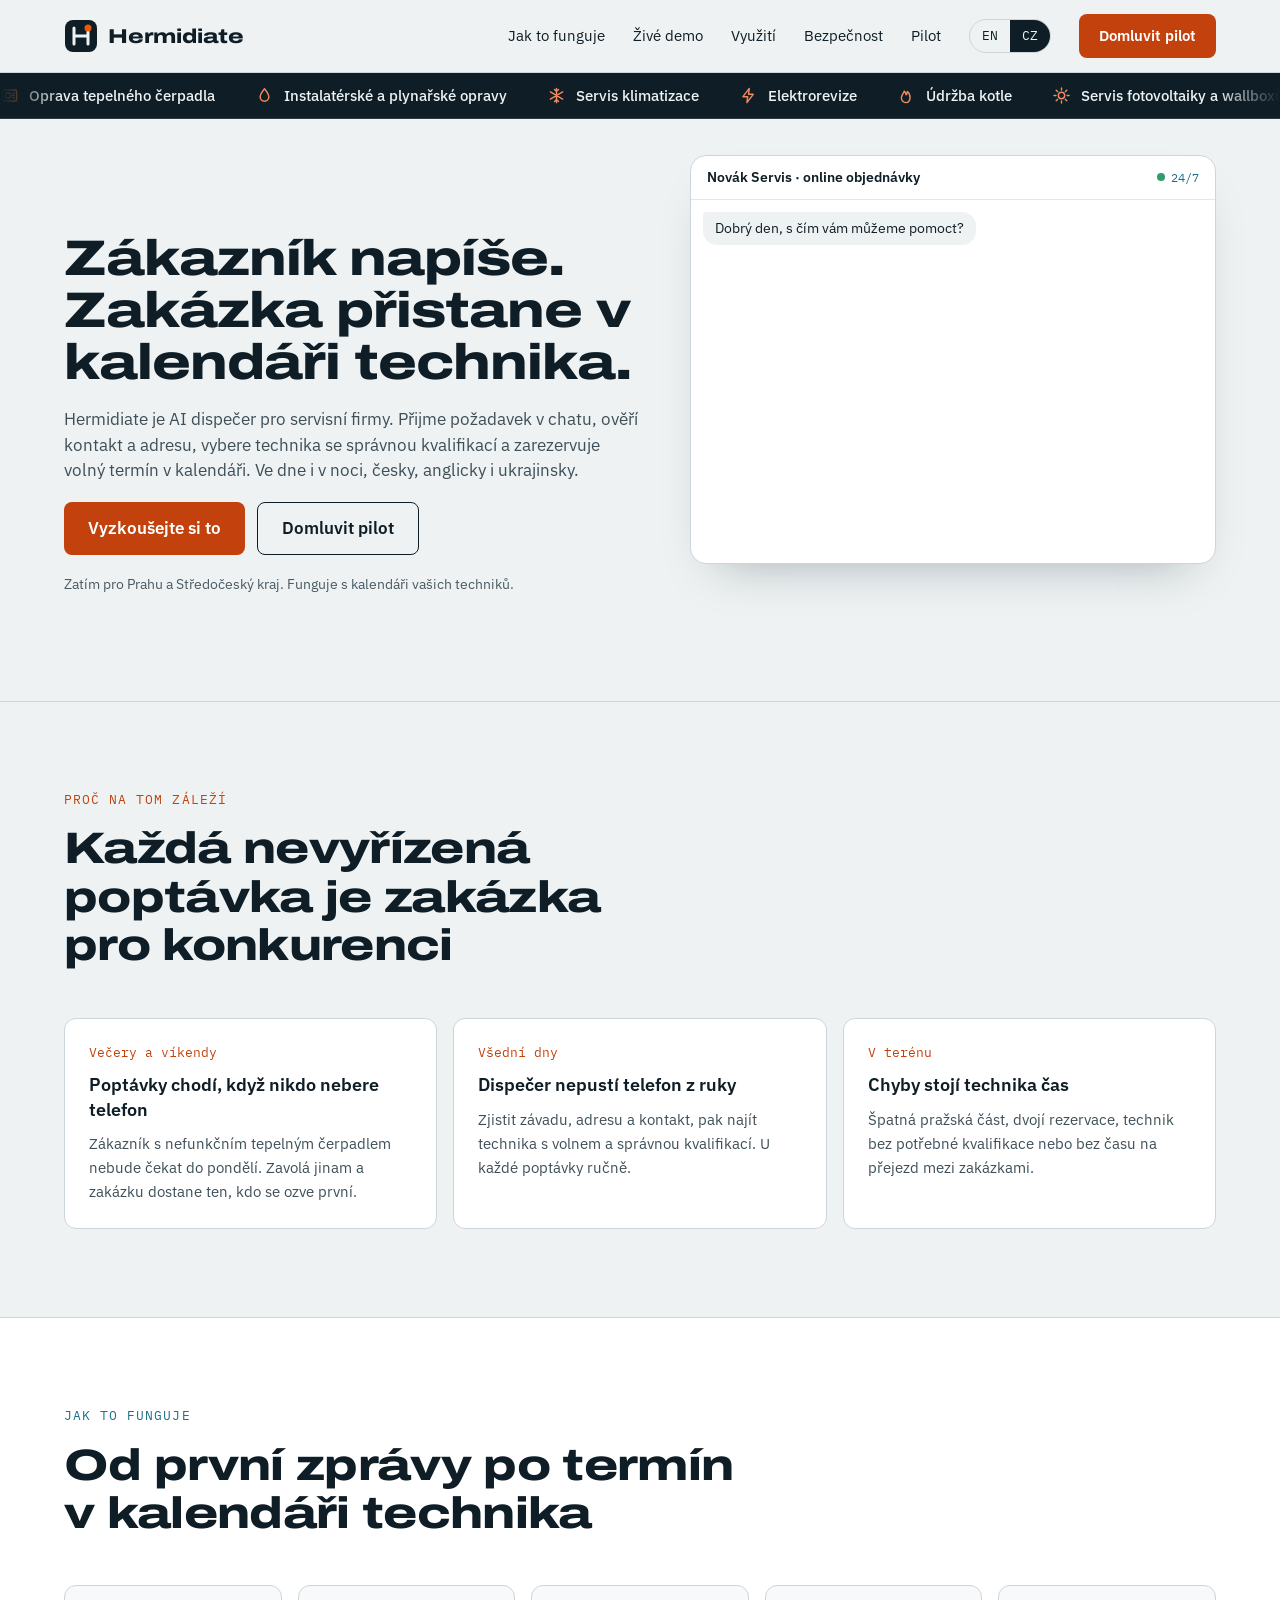
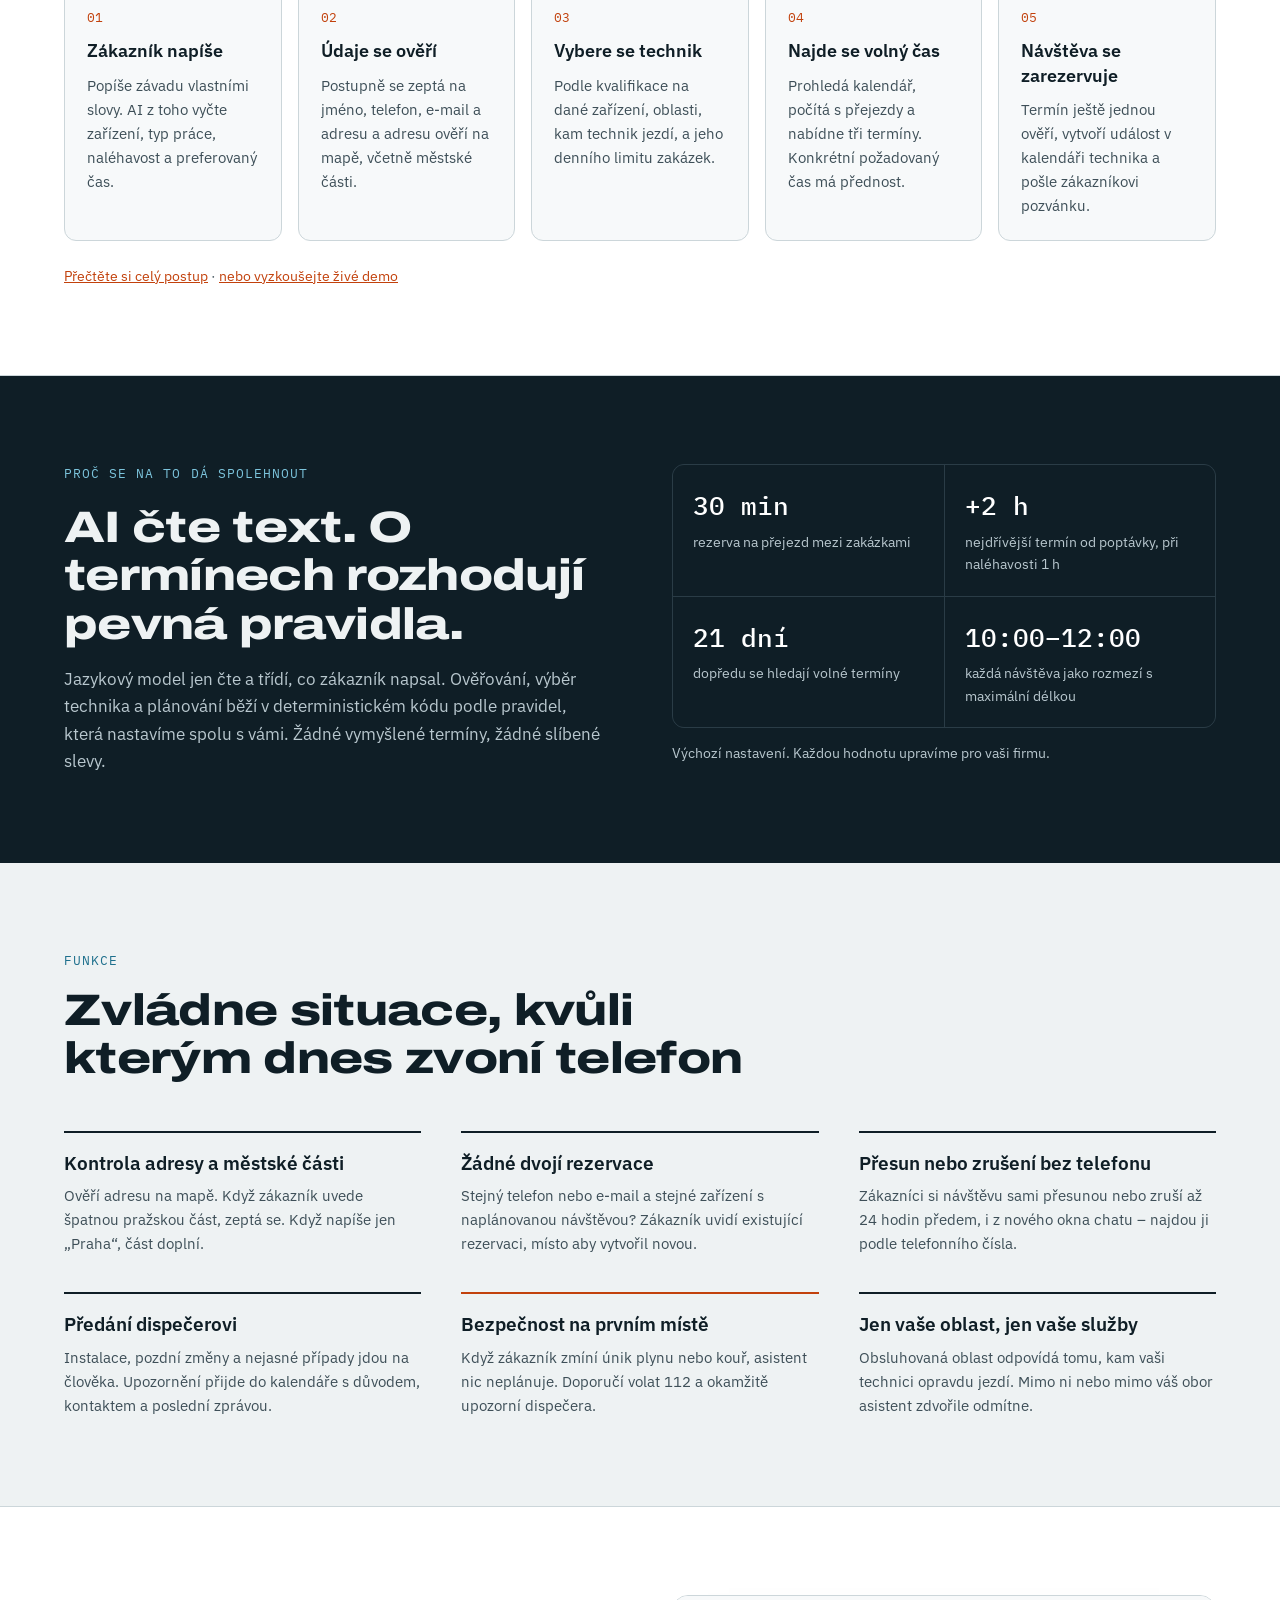
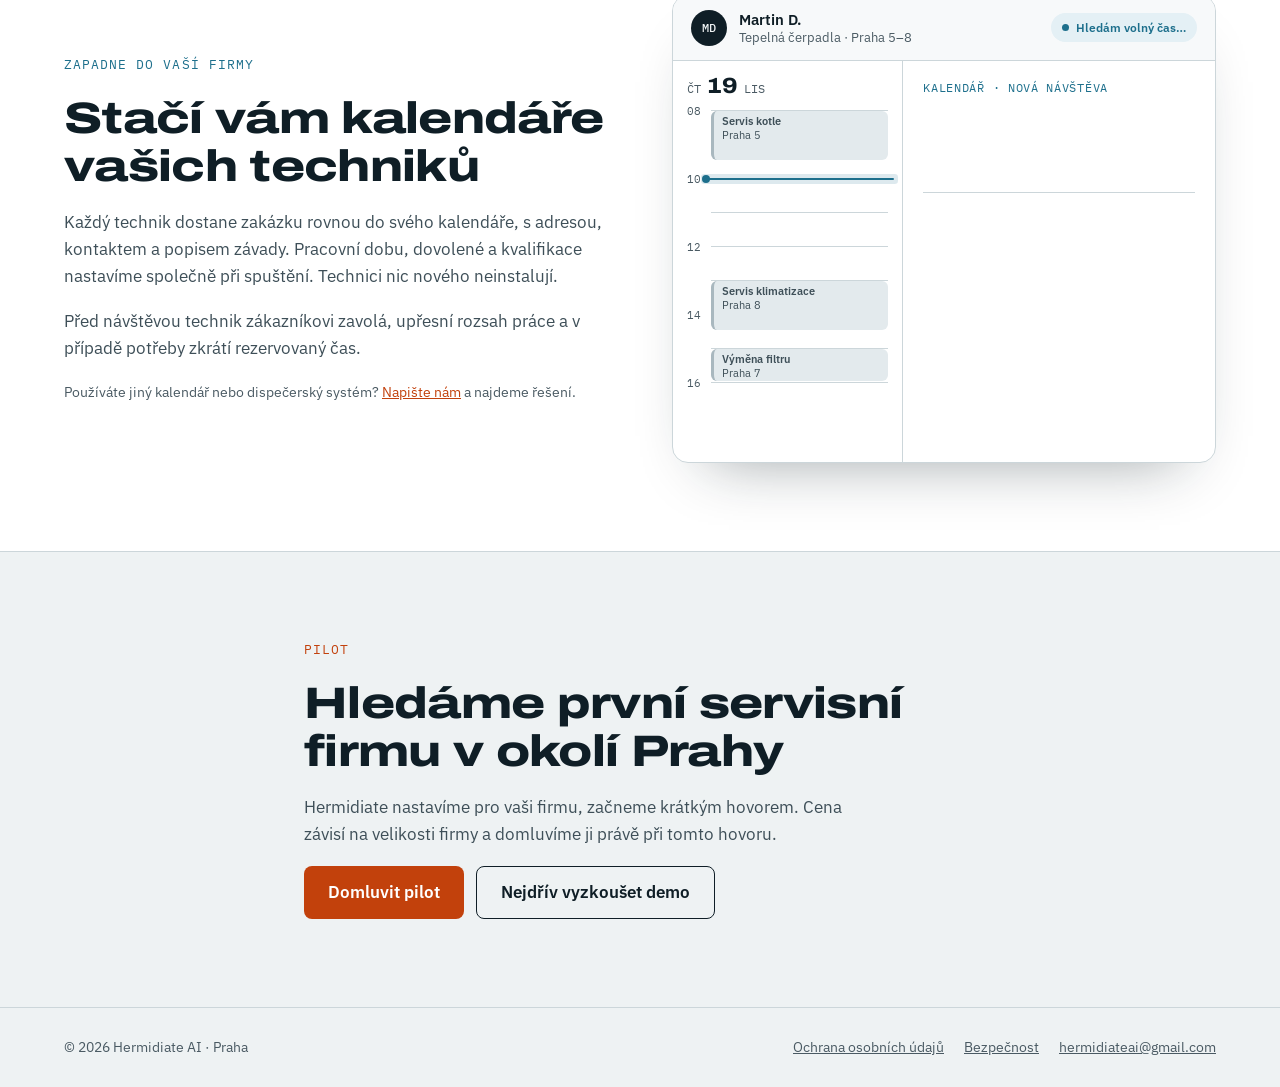
==== cz/index.html @ 824373ba "Add the Czech version of the site cz/ holds Czech twins of every page with the same file names. The " ====
<!doctype html>
<html lang="cs">
<head>
  <meta charset="utf-8">
  <meta name="viewport" content="width=device-width, initial-scale=1, viewport-fit=cover">
  <title>Hermidiate – AI dispečer pro servisní firmy</title>
  <meta name="description" content="Hermidiate přijme požadavek na servis v chatu, ověří adresu, vybere technika a zarezervuje termín v kalendáři. Pro servisní firmy v Praze a Středočeském kraji.">
  <meta name="theme-color" content="#EEF2F3">
  <link rel="icon" href="../assets/favicon.svg" type="image/svg+xml">
  <link rel="preconnect" href="https://fonts.googleapis.com">
  <link rel="preconnect" href="https://fonts.gstatic.com" crossorigin>
  <link rel="stylesheet" href="https://fonts.googleapis.com/css2?family=Archivo:wdth,wght@112..125,500..800&family=IBM+Plex+Mono:wght@400;500&family=IBM+Plex+Sans:wght@400;500;600&display=swap">
  <link rel="stylesheet" href="../assets/styles.css">
</head>
<body>
<a class="skip-link" href="#main">Přeskočit na obsah</a>
<header class="site-header">
  <div class="wrap">
    <a class="logo" href="index.html" aria-label="Hermidiate – úvod">
      <img src="../assets/favicon.svg" width="34" height="34" alt="">
      <span class="logo-word">Hermidiate</span>
    </a>
    <nav class="nav" aria-label="Hlavní menu">
      <a class="nav-link" href="how-it-works.html">Jak to funguje</a>
      <a class="nav-link" href="live-demo.html">Živé demo</a>
      <a class="nav-link" href="use-cases.html">Využití</a>
      <a class="nav-link" href="security.html">Bezpečnost</a>
      <a class="nav-link" href="pilot.html">Pilot</a>
      <span class="lang"><a href="../index.html" hreflang="en" lang="en">EN</a><span aria-current="true">CZ</span></span>
      <a class="btn btn-primary btn-sm" href="pilot.html">Domluvit pilot</a>
    </nav>
  </div>
</header>
<main id="main">
  <!-- Services ticker (right under the header, pauses on hover): list is duplicated so the loop is seamless; the copy is hidden from screen readers -->
  <section class="ticker" aria-label="Návštěvy, které Hermidiate objedná">
    <svg width="0" height="0" style="position:absolute" aria-hidden="true">
      <symbol id="i-heat" viewBox="0 0 24 24"><rect x="3" y="5" width="18" height="14" rx="2"/><circle cx="10" cy="12" r="3.5"/><path d="M16 9h2M16 12h2M16 15h2"/></symbol>
      <symbol id="i-cold" viewBox="0 0 24 24"><path d="M12 3v18M4.2 7.5l15.6 9M4.2 16.5l15.6-9M9.5 4.5 12 7l2.5-2.5M9.5 19.5 12 17l2.5 2.5"/></symbol>
      <symbol id="i-flame" viewBox="0 0 24 24"><path d="M12 21c-3.9 0-6.5-2.6-6.5-6.1 0-3.4 2.6-5.3 3.6-8.4 1.6 1.4 2.3 3 2.4 4.6 1-1 1.6-2.4 1.6-4.1 2.6 1.9 3.4 4.7 3.4 7.9 0 3.5-2.6 6.1-4.5 6.1Z"/></symbol>
      <symbol id="i-air" viewBox="0 0 24 24"><path d="M3 8h11a3 3 0 1 0-3-3M3 12h15a3 3 0 1 1-3 3M3 16h7"/></symbol>
      <symbol id="i-alert" viewBox="0 0 24 24"><path d="M12 4 2.5 20h19L12 4ZM12 10v4.5M12 17.5v.01"/></symbol>
      <symbol id="i-drop" viewBox="0 0 24 24"><path d="M12 3.5c3.2 4 5.5 7.1 5.5 10.2a5.5 5.5 0 0 1-11 0C6.5 10.6 8.8 7.5 12 3.5Z"/></symbol>
      <symbol id="i-bolt" viewBox="0 0 24 24"><path d="M13 3 5 13.5h6L10 21l8-10.5h-6L13 3Z"/></symbol>
      <symbol id="i-sun" viewBox="0 0 24 24"><circle cx="12" cy="12" r="4"/><path d="M12 2.5v2.5M12 19v2.5M2.5 12H5M19 12h2.5M5.3 5.3l1.8 1.8M16.9 16.9l1.8 1.8M5.3 18.7l1.8-1.8M16.9 7.1l1.8-1.8"/></symbol>
      <symbol id="i-home" viewBox="0 0 24 24"><path d="M3.5 11 12 4l8.5 7M6 9.5V20h12V9.5M15 6.5V3.5h2.5v5"/></symbol>
      <symbol id="i-wrench" viewBox="0 0 24 24"><path d="M14.5 6.5a4 4 0 0 0 5.2 5.2L12 19.4a2 2 0 0 1-2.8 0l-.6-.6a2 2 0 0 1 0-2.8l7.7-7.7a4 4 0 0 1-1.8-1.8Z"/><path d="M14.5 6.5 17 4l3 3-2.5 2.5"/></symbol>
      <symbol id="i-key" viewBox="0 0 24 24"><circle cx="8" cy="15" r="4"/><path d="M11 12 20 3M16.5 6.5l2.5 2.5M14 9l2 2"/></symbol>
    </svg>
    <div class="ticker-row">
      <div class="ticker-window">
        <div class="ticker-track">
          <ul class="ticker-list">
            <li><svg aria-hidden="true"><use href="#i-heat"/></svg>Oprava tepelného čerpadla</li>
            <li><svg aria-hidden="true"><use href="#i-drop"/></svg>Instalatérské a plynařské opravy</li>
            <li><svg aria-hidden="true"><use href="#i-cold"/></svg>Servis klimatizace</li>
            <li><svg aria-hidden="true"><use href="#i-bolt"/></svg>Elektrorevize</li>
            <li><svg aria-hidden="true"><use href="#i-flame"/></svg>Údržba kotle</li>
            <li><svg aria-hidden="true"><use href="#i-sun"/></svg>Servis fotovoltaiky a wallboxů</li>
            <li><svg aria-hidden="true"><use href="#i-alert"/></svg>Havárie topení</li>
            <li><svg aria-hidden="true"><use href="#i-home"/></svg>Kontroly komínů</li>
            <li><svg aria-hidden="true"><use href="#i-air"/></svg>Výměna filtrů vzduchotechniky</li>
            <li><svg aria-hidden="true"><use href="#i-wrench"/></svg>Opravy spotřebičů</li>
            <li><svg aria-hidden="true"><use href="#i-cold"/></svg>Čištění klimatizace před létem</li>
            <li><svg aria-hidden="true"><use href="#i-key"/></svg>Garážová vrata a zámky</li>
            <li><svg aria-hidden="true"><use href="#i-heat"/></svg>Chybové kódy jako E21</li>
            <li><svg aria-hidden="true"><use href="#i-drop"/></svg>Čištění odpadů</li>
          </ul>
          <ul class="ticker-list" aria-hidden="true">
            <li><svg><use href="#i-heat"/></svg>Oprava tepelného čerpadla</li>
            <li><svg><use href="#i-drop"/></svg>Instalatérské a plynařské opravy</li>
            <li><svg><use href="#i-cold"/></svg>Servis klimatizace</li>
            <li><svg><use href="#i-bolt"/></svg>Elektrorevize</li>
            <li><svg><use href="#i-flame"/></svg>Údržba kotle</li>
            <li><svg><use href="#i-sun"/></svg>Servis fotovoltaiky a wallboxů</li>
            <li><svg><use href="#i-alert"/></svg>Havárie topení</li>
            <li><svg><use href="#i-home"/></svg>Kontroly komínů</li>
            <li><svg><use href="#i-air"/></svg>Výměna filtrů vzduchotechniky</li>
            <li><svg><use href="#i-wrench"/></svg>Opravy spotřebičů</li>
            <li><svg><use href="#i-cold"/></svg>Čištění klimatizace před létem</li>
            <li><svg><use href="#i-key"/></svg>Garážová vrata a zámky</li>
            <li><svg><use href="#i-heat"/></svg>Chybové kódy jako E21</li>
            <li><svg><use href="#i-drop"/></svg>Čištění odpadů</li>
          </ul>
        </div>
      </div>
    </div>
  </section>

  <section id="top" class="wrap hero">
    <div class="hero-text">
      <h1>Zákazník napíše. Zakázka přistane v kalendáři technika.</h1>
      <p class="lead">Hermidiate je AI dispečer pro servisní firmy. Přijme požadavek v chatu, ověří kontakt a adresu, vybere technika se správnou kvalifikací a zarezervuje volný termín v kalendáři. Ve dne i v noci, česky, anglicky i ukrajinsky.</p>
      <div class="actions">
        <a class="btn btn-primary" href="live-demo.html">Vyzkoušejte si to</a>
        <a class="btn btn-outline" href="pilot.html">Domluvit pilot</a>
      </div>
      <p class="small">Zatím pro Prahu a Středočeský kraj. Funguje s kalendáři vašich techniků.</p>
    </div>

    <div class="hero-demo">
      <div class="chat" role="img" aria-label="Ukázka konverzace zákazníka s asistentem Hermidiate">
        <div class="chat-head">
          <span>Novák Servis · online objednávky</span>
          <span class="status">24/7</span>
        </div>
        <div class="chat-body">
          <div class="msg msg-bot">Dobrý den, s čím vám můžeme pomoct?</div>
          <div class="msg msg-user">Tepelné čerpadlo hlásí chybu E21 a netopí.</div>
          <div class="msg msg-bot">Rozumím. Na jakou adresu má technik přijet?</div>
          <div class="msg msg-user">Dejvická 77, Praha 4</div>
          <div class="msg msg-bot">Podle mapy je Dejvická 77 v Praze&nbsp;6. Mám to opravit?</div>
          <div class="msg msg-user">Ano, Praha 6.</div>
          <div class="msg msg-bot msg-wide">
            <span>Volné termíny pro opravu tepelného čerpadla:</span>
            <span class="slots">
              <span class="slot slot-picked">Čt 19. 11. · 10:00–12:00</span>
              <span class="slot">Pá 20. 11. · 08:00–10:00</span>
              <span class="slot">Po 23. 11. · 13:00–15:00</span>
            </span>
          </div>
        </div>
      </div>
      <div class="booked">
        <svg width="22" height="22" viewBox="0 0 24 24" aria-hidden="true"><rect x="3" y="5" width="18" height="16" rx="2" stroke="#7CC4DC" stroke-width="2" fill="none"/><path d="M3 10h18M8 3v4M16 3v4M9 15l2 2 4-4" stroke="#7CC4DC" stroke-width="2" fill="none" stroke-linecap="round" stroke-linejoin="round"/></svg>
        <div class="booked-text">
          <strong>Rezervováno: čtvrtek 19. 11., 10:00–12:00</strong>
          <span>Technik Martin D. · oprava tepelného čerpadla · pozvánka do kalendáře odeslána</span>
        </div>
      </div>
    </div>
  </section>

  <section id="why" class="section section-problem">
    <div class="wrap">
      <div class="section-head">
        <p class="eyebrow eyebrow-accent">Proč na tom záleží</p>
        <h2>Každá nevyřízená poptávka je zakázka pro konkurenci</h2>
      </div>
      <div class="pains">
        <div class="pain"><span class="pain-tag">Večery a víkendy</span><h3>Poptávky chodí, když nikdo nebere telefon</h3><p>Zákazník s nefunkčním tepelným čerpadlem nebude čekat do pondělí. Zavolá jinam a zakázku dostane ten, kdo se ozve první.</p></div>
        <div class="pain"><span class="pain-tag">Všední dny</span><h3>Dispečer nepustí telefon z ruky</h3><p>Zjistit závadu, adresu a kontakt, pak najít technika s volnem a správnou kvalifikací. U každé poptávky ručně.</p></div>
        <div class="pain"><span class="pain-tag">V terénu</span><h3>Chyby stojí technika čas</h3><p>Špatná pražská část, dvojí rezervace, technik bez potřebné kvalifikace nebo bez času na přejezd mezi zakázkami.</p></div>
      </div>
    </div>
  </section>

  <section id="how" class="section section-white">
    <div class="wrap">
      <div class="section-head">
        <p class="eyebrow">Jak to funguje</p>
        <h2>Od první zprávy po termín v kalendáři technika</h2>
      </div>
      <ol class="steps">
        <li class="step"><span class="step-num">01</span><h3>Zákazník napíše</h3><p>Popíše závadu vlastními slovy. AI z toho vyčte zařízení, typ práce, naléhavost a preferovaný čas.</p></li>
        <li class="step"><span class="step-num">02</span><h3>Údaje se ověří</h3><p>Postupně se zeptá na jméno, telefon, e-mail a adresu a adresu ověří na mapě, včetně městské části.</p></li>
        <li class="step"><span class="step-num">03</span><h3>Vybere se technik</h3><p>Podle kvalifikace na dané zařízení, oblasti, kam technik jezdí, a jeho denního limitu zakázek.</p></li>
        <li class="step"><span class="step-num">04</span><h3>Najde se volný čas</h3><p>Prohledá kalendář, počítá s přejezdy a nabídne tři termíny. Konkrétní požadovaný čas má přednost.</p></li>
        <li class="step"><span class="step-num">05</span><h3>Návštěva se zarezervuje</h3><p>Termín ještě jednou ověří, vytvoří událost v kalendáři technika a pošle zákazníkovi pozvánku.</p></li>
      </ol>
      <p class="small" style="margin-top:24px"><a href="how-it-works.html">Přečtěte si celý postup</a> · <a href="live-demo.html">nebo vyzkoušejte živé demo</a></p>
    </div>
  </section>

  <section class="section section-dark">
    <div class="wrap split">
      <div class="stack">
        <p class="eyebrow eyebrow-light">Proč se na to dá spolehnout</p>
        <h2>AI čte text. O termínech rozhodují pevná pravidla.</h2>
        <p class="body">Jazykový model jen čte a třídí, co zákazník napsal. Ověřování, výběr technika a plánování běží v deterministickém kódu podle pravidel, která nastavíme spolu s vámi. Žádné vymyšlené termíny, žádné slíbené slevy.</p>
      </div>
      <div>
        <div class="rules">
          <div class="rule"><span class="rule-value">30 min</span><span class="rule-label">rezerva na přejezd mezi zakázkami</span></div>
          <div class="rule"><span class="rule-value">+2 h</span><span class="rule-label">nejdřívější termín od poptávky, při naléhavosti 1&nbsp;h</span></div>
          <div class="rule"><span class="rule-value">21 dní</span><span class="rule-label">dopředu se hledají volné termíny</span></div>
          <div class="rule"><span class="rule-value">10:00–12:00</span><span class="rule-label">každá návštěva jako rozmezí s maximální délkou</span></div>
        </div>
        <p class="rules-note">Výchozí nastavení. Každou hodnotu upravíme pro vaši firmu.</p>
      </div>
    </div>
  </section>

  <section id="features" class="section">
    <div class="wrap">
      <div class="section-head">
        <p class="eyebrow">Funkce</p>
        <h2>Zvládne situace, kvůli kterým dnes zvoní telefon</h2>
      </div>
      <div class="features">
        <div class="feature"><h3>Kontrola adresy a městské části</h3><p>Ověří adresu na mapě. Když zákazník uvede špatnou pražskou část, zeptá se. Když napíše jen „Praha“, část doplní.</p></div>
        <div class="feature"><h3>Žádné dvojí rezervace</h3><p>Stejný telefon nebo e-mail a stejné zařízení s naplánovanou návštěvou? Zákazník uvidí existující rezervaci, místo aby vytvořil novou.</p></div>
        <div class="feature"><h3>Přesun nebo zrušení bez telefonu</h3><p>Zákazníci si návštěvu sami přesunou nebo zruší až 24 hodin předem, i z nového okna chatu – najdou ji podle telefonního čísla.</p></div>
        <div class="feature"><h3>Předání dispečerovi</h3><p>Instalace, pozdní změny a nejasné případy jdou na člověka. Upozornění přijde do kalendáře s důvodem, kontaktem a poslední zprávou.</p></div>
        <div class="feature feature-warn"><h3>Bezpečnost na prvním místě</h3><p>Když zákazník zmíní únik plynu nebo kouř, asistent nic neplánuje. Doporučí volat 112 a okamžitě upozorní dispečera.</p></div>
        <div class="feature"><h3>Jen vaše oblast, jen vaše služby</h3><p>Obsluhovaná oblast odpovídá tomu, kam vaši technici opravdu jezdí. Mimo ni nebo mimo váš obor asistent zdvořile odmítne.</p></div>
      </div>
    </div>
  </section>

  <section class="section section-white">
    <div class="wrap split split-center">
      <div class="stack">
        <p class="eyebrow">Zapadne do vaší firmy</p>
        <h2>Stačí vám kalendáře vašich techniků</h2>
        <p class="body">Každý technik dostane zakázku rovnou do svého kalendáře, s adresou, kontaktem a popisem závady. Pracovní dobu, dovolené a kvalifikace nastavíme společně při spuštění. Technici nic nového neinstalují.</p>
        <p class="body">Před návštěvou technik zákazníkovi zavolá, upřesní rozsah práce a v případě potřeby zkrátí rezervovaný čas.</p>
        <p class="small">Používáte jiný kalendář nebo dispečerský systém? <a href="pilot.html#contact">Napište nám</a> a najdeme řešení.</p>
      </div>
      <!-- Booking scene: the system scans the technician's day, finds the free 10:00–12:00 slot,
           books it and fills in the job card. assets/effects.js plays it once when it scrolls into view. -->
      <div class="bk" data-status-search="Hledám volný čas…" data-status-found="Volný termín · 10:00–12:00" data-status-done="Rezervováno · pozvánka odeslána">
        <div class="bk-head">
          <span class="bk-avatar" aria-hidden="true">MD</span>
          <span class="bk-who"><b>Martin D.</b><span>Tepelná čerpadla · Praha 5–8</span></span>
          <span class="bk-status" aria-hidden="true"><i></i><span class="bk-status-text">Rezervováno · pozvánka odeslána</span></span>
        </div>
        <div class="bk-body">
          <div class="bk-day" role="img" aria-label="Den technika ve čtvrtek 19. listopadu: nová oprava tepelného čerpadla je zarezervovaná do volného okna od 10:00 do 12:00 mezi dvěma zakázkami, s 30 minutami na přejezd před i po ní">
            <div class="bk-date" aria-hidden="true"><span>Čt</span><b>19</b><span>lis</span></div>
            <div class="bk-grid" aria-hidden="true">
              <span class="bk-hour" style="--h:0">08</span>
              <span class="bk-hour" style="--h:2">10</span>
              <span class="bk-hour" style="--h:4">12</span>
              <span class="bk-hour" style="--h:6">14</span>
              <span class="bk-hour" style="--h:8">16</span>
              <span class="bk-ev bk-busy" style="--from:0;--len:1.5"><b>Servis kotle</b>Praha 5</span>
              <span class="bk-ev bk-travel" style="--from:1.5;--len:0.5">přejezd</span>
              <span class="bk-gap" style="--from:2;--len:2"><span>volno · 2 h</span></span>
              <span class="bk-ev bk-new" style="--from:2;--len:2"><b>Oprava čerpadla</b>J. Nováková · Praha 6</span>
              <span class="bk-ev bk-travel" style="--from:4;--len:0.5">přejezd</span>
              <span class="bk-ev bk-busy" style="--from:5;--len:1.5"><b>Servis klimatizace</b>Praha 8</span>
              <span class="bk-ev bk-busy" style="--from:7;--len:1"><b>Výměna filtru</b>Praha 7</span>
              <span class="bk-scan"></span>
            </div>
          </div>
          <div class="bk-card">
            <span class="bk-label">Kalendář · nová návštěva</span>
            <span class="bk-title">Oprava: tepelné čerpadlo – J.&nbsp;Nováková</span>
            <span class="bk-time"><svg viewBox="0 0 24 24" aria-hidden="true"><circle cx="12" cy="12" r="8.5"/><path d="M12 7.5V12l3 2"/></svg>Čt 19. 11. · 10:00–12:00</span>
            <dl class="bk-rows">
              <div class="bk-row"><dt>Adresa</dt><dd>Dejvická 77, Praha 6</dd></div>
              <div class="bk-row"><dt>Telefon</dt><dd>+420 777 123 456</dd></div>
              <div class="bk-row"><dt>Závada</dt><dd>Tepelné čerpadlo hlásí chybu E21 a netopí.</dd></div>
              <div class="bk-row"><dt>Odhad</dt><dd>60 min, rezervováno až 120 min</dd></div>
            </dl>
            <p class="bk-call">Před návštěvou zavolejte zákazníkovi a upřesněte rozsah práce.</p>
          </div>
        </div>
        <button class="bk-replay" type="button" hidden><svg viewBox="0 0 24 24" aria-hidden="true"><path d="M4 12a8 8 0 1 0 2.4-5.7M4 4v4.5h4.5"/></svg>Přehrát znovu</button>
      </div>
    </div>
  </section>

  <section class="section">
    <div class="wrap stack" style="max-width:720px">
      <p class="eyebrow eyebrow-accent">Pilot</p>
      <h2>Hledáme první servisní firmu v okolí Prahy</h2>
      <p class="body">Hermidiate nastavíme pro vaši firmu, začneme krátkým hovorem. Cena závisí na velikosti firmy a domluvíme ji právě při tomto hovoru.</p>
      <div class="actions"><a class="btn btn-primary" href="pilot.html">Domluvit pilot</a><a class="btn btn-outline" href="live-demo.html">Nejdřív vyzkoušet demo</a></div>
    </div>
  </section>
</main>
<footer class="site-footer">
  <div class="wrap">
    <span>© 2026 Hermidiate AI · Praha</span>
    <span class="footer-links">
      <a href="ochrana-osobnich-udaju.html">Ochrana osobních údajů</a>
      <a href="security.html">Bezpečnost</a>
      <a href="mailto:hermidiateai@gmail.com">hermidiateai@gmail.com</a>
    </span>
  </div>
</footer>
<script src="../assets/main.js"></script>

<script src="../assets/effects.js"></script>
</body>
</html>
---- assets/styles.css ----
/* Hermidiate website styles
   Colors: cool ground + deep ink, heat-orange accent (warm/cold = heat pump). */
:root {
  --ground: #EEF2F3;
  --surface: #FFFFFF;
  --surface-soft: #F7F9FA;
  --ink: #0F1E26;
  --ink-line: #2A3C46;
  --text: #3E4F58;
  --muted: #4A5A63;
  --line: #CCD6DA;
  --line-strong: #A9B8BF;
  --accent: #C2410C;
  --accent-hover: #9A3412;
  --cold: #1D6F8C;
  --cold-light: #7CC4DC;
  --on-dark: #EEF2F3;
  --on-dark-muted: #B8C7CE;
  --ok: #2F9E6B;

  --font-display: "Archivo", "IBM Plex Sans", system-ui, sans-serif;
  --font-body: "IBM Plex Sans", system-ui, sans-serif;
  --font-mono: "IBM Plex Mono", ui-monospace, monospace;

  --max: 1200px;
  --radius: 12px;
}

* { box-sizing: border-box; }
html { scroll-behavior: smooth; }
@media (prefers-reduced-motion: reduce) { html { scroll-behavior: auto; } }

body {
  margin: 0;
  background: var(--ground);
  color: var(--ink);
  font-family: var(--font-body);
  font-size: 17px;
  line-height: 1.6;
}

a { color: var(--accent); }
a:hover { color: var(--accent-hover); }
a:focus-visible, button:focus-visible, input:focus-visible, select:focus-visible {
  outline: 3px solid var(--cold);
  outline-offset: 2px;
}

.wrap {
  max-width: var(--max);
  margin: 0 auto;
  padding-left: max(24px, env(safe-area-inset-left, 0px));
  padding-right: max(24px, env(safe-area-inset-right, 0px));
}

.skip-link {
  position: absolute; left: -999px; top: 8px;
  background: var(--ink); color: var(--on-dark); padding: 8px 12px; border-radius: 6px;
}
.skip-link:focus { left: 8px; z-index: 100; }

/* ---------- Header ---------- */
.site-header {
  position: sticky; top: 0; z-index: 20;
  background: var(--ground);
  border-bottom: 1px solid var(--line);
}
.site-header .wrap {
  display: flex; flex-wrap: wrap; align-items: center; justify-content: space-between;
  gap: 16px; padding-block: 14px;
}
.logo { display: flex; align-items: center; gap: 10px; color: var(--ink); text-decoration: none; }
.logo:hover { color: var(--ink); }
.logo-word {
  font-family: var(--font-display); font-stretch: 125%; font-weight: 800;
  font-size: 20px; letter-spacing: -0.01em;
}
.nav { display: flex; flex-wrap: wrap; align-items: center; gap: 8px 28px; font-size: 15px; }
.nav-link { color: var(--ink); text-decoration: none; }
.nav-link:hover { color: var(--accent); }

.lang {
  display: flex; border: 1px solid var(--line); border-radius: 999px; overflow: hidden;
  font-family: var(--font-mono); font-size: 13px;
}
.lang a, .lang span { padding: 6px 12px; text-decoration: none; color: var(--ink); }
.lang [aria-current] { background: var(--ink); color: var(--on-dark); }

@media (max-width: 720px) {
  .nav-link { display: none; }
}

/* ---------- Buttons ---------- */
.btn {
  display: inline-flex; align-items: center; justify-content: center;
  min-height: 48px; padding: 12px 24px;
  border-radius: 8px; border: 0;
  font: inherit; font-weight: 600; text-decoration: none; cursor: pointer;
}
.btn-sm { min-height: 44px; padding: 10px 20px; }
.btn-primary { background: var(--accent); color: #FFFFFF; }
.btn-primary:hover { background: var(--accent-hover); color: #FFFFFF; }
.btn-outline { border: 1.5px solid var(--ink); color: var(--ink); background: transparent; }
.btn-outline:hover { background: var(--ink); color: var(--on-dark); }

/* ---------- Type ---------- */
.eyebrow {
  margin: 0; font-family: var(--font-mono); font-size: 13px;
  letter-spacing: 0.08em; text-transform: uppercase; color: var(--cold);
}
.eyebrow-accent { color: var(--accent); }
.eyebrow-light { color: var(--cold-light); }

h1, h2 {
  margin: 0; font-family: var(--font-display); font-stretch: 125%; font-weight: 800;
  text-wrap: balance;
}
h1 { font-size: clamp(36px, 5.4vw, 64px); line-height: 1.04; letter-spacing: -0.02em; }
h2 { font-size: clamp(28px, 3.6vw, 44px); line-height: 1.1; letter-spacing: -0.015em; }
h3 { margin: 0; font-size: 18px; font-weight: 600; line-height: 1.35; }
p { margin: 0; }
.lead { font-size: 19px; color: var(--text); max-width: 34em; }
.body { color: var(--text); max-width: 32em; }
.small { font-size: 14px; color: var(--muted); }
.mono { font-family: var(--font-mono); }

/* ---------- Sections ---------- */
.section { padding-block: 88px; }
.section-white { background: var(--surface); border-block: 1px solid var(--line); }
.section-dark { background: var(--ink); color: var(--on-dark); }
.section-dark .body { color: var(--on-dark-muted); }
.section-head { display: flex; flex-direction: column; gap: 14px; max-width: 720px; margin-bottom: 48px; }
.split { display: flex; flex-wrap: wrap; gap: 48px 64px; align-items: flex-start; }
.split > * { flex: 1 1 420px; min-width: 0; }
.split-center { align-items: center; }
.stack { display: flex; flex-direction: column; gap: 18px; }

/* ---------- Hero ---------- */
.hero { padding-block: 72px 88px; display: flex; flex-wrap: wrap; gap: 56px; align-items: center; }
.hero-text { flex: 1 1 480px; min-width: 0; display: flex; flex-direction: column; gap: 28px; }
.hero-demo { flex: 1 1 420px; min-width: 0; display: flex; flex-direction: column; gap: 16px; }
.actions { display: flex; flex-wrap: wrap; gap: 12px; }

/* Chat demo */
.chat {
  background: var(--surface); border: 1px solid var(--line); border-radius: 16px;
  box-shadow: 0 24px 48px -28px rgba(15, 30, 38, 0.35); overflow: hidden;
}
.chat-head {
  display: flex; align-items: center; justify-content: space-between; gap: 12px;
  padding: 14px 18px; border-bottom: 1px solid #E1E8EB; font-weight: 600; font-size: 15px;
}
.status { display: flex; align-items: center; gap: 6px; font-family: var(--font-mono); font-size: 12px; font-weight: 400; color: var(--cold); }
.status::before { content: ""; width: 8px; height: 8px; border-radius: 50%; background: var(--ok); }
.chat-body { padding: 18px; display: flex; flex-direction: column; gap: 10px; font-size: 15px; line-height: 1.45; }
.msg { max-width: 82%; padding: 10px 14px; }
.msg-bot { align-self: flex-start; background: var(--ground); border-radius: 4px 14px 14px 14px; }
.msg-user { align-self: flex-end; background: var(--ink); color: var(--on-dark); border-radius: 14px 4px 14px 14px; }
.msg-wide { max-width: 92%; display: flex; flex-direction: column; gap: 8px; }
.slots { display: flex; flex-wrap: wrap; gap: 6px; font-family: var(--font-mono); font-size: 13px; }
.slot { padding: 5px 10px; border-radius: 6px; border: 1px solid var(--line-strong); background: var(--surface); }
.slot-picked { background: var(--accent); border-color: var(--accent); color: #FFFFFF; }

/* Demo animation: messages appear one after another (visible at rest when motion is reduced) */
@media (prefers-reduced-motion: no-preference) {
  .chat-body .msg { animation: msg-in 0.4s ease both; }
  .chat-body .msg:nth-child(2) { animation-delay: 0.5s; }
  .chat-body .msg:nth-child(3) { animation-delay: 1.0s; }
  .chat-body .msg:nth-child(4) { animation-delay: 1.5s; }
  .chat-body .msg:nth-child(5) { animation-delay: 2.0s; }
  .chat-body .msg:nth-child(6) { animation-delay: 2.5s; }
  .chat-body .msg:nth-child(7) { animation-delay: 3.0s; }
  .booked { animation: msg-in 0.4s ease 3.6s both; }
}
@keyframes msg-in { from { opacity: 0; transform: translateY(6px); } to { opacity: 1; transform: none; } }

.booked {
  display: flex; gap: 14px; align-items: flex-start; padding: 16px 18px;
  background: var(--ink); color: var(--on-dark); border-radius: var(--radius);
}
.booked svg { flex: none; margin-top: 2px; }
.booked-text { display: flex; flex-direction: column; gap: 2px; min-width: 0; }
.booked-text strong { font-weight: 600; }
.booked-text span { font-size: 14px; color: var(--on-dark-muted); }

/* ---------- Steps ---------- */
.steps {
  list-style: none; margin: 0; padding: 0;
  display: grid; grid-template-columns: repeat(auto-fit, minmax(200px, 1fr)); gap: 16px;
}
.step {
  display: flex; flex-direction: column; gap: 10px; padding: 22px;
  border: 1px solid var(--line); border-radius: var(--radius); background: var(--surface-soft);
}
.step-num { font-family: var(--font-mono); font-size: 13px; color: var(--accent); }
.step p { font-size: 15px; color: var(--text); }

/* ---------- Rules (dark band) ---------- */
.rules {
  display: grid; grid-template-columns: repeat(auto-fit, minmax(190px, 1fr)); gap: 1px;
  background: var(--ink-line); border: 1px solid var(--ink-line); border-radius: var(--radius); overflow: hidden;
}
.rule { background: var(--ink); padding: 20px; display: flex; flex-direction: column; gap: 4px; }
.rule-value { font-family: var(--font-mono); font-size: 26px; font-weight: 500; color: #FFFFFF; font-variant-numeric: tabular-nums; }
.rule-label { font-size: 14px; color: var(--on-dark-muted); }

/* ---------- Features ---------- */
.features { display: grid; grid-template-columns: repeat(auto-fit, minmax(300px, 1fr)); gap: 36px 40px; }
.feature { display: flex; flex-direction: column; gap: 8px; padding-top: 18px; border-top: 2px solid var(--ink); }
.feature-warn { border-top-color: var(--accent); }
.feature h3 { font-size: 19px; }
.feature p { font-size: 15px; color: var(--text); }

/* ---------- Calendar example ---------- */
.table-box { overflow-x: auto; }
.hours { width: 100%; min-width: 320px; border-collapse: collapse; font-size: 14px; font-family: var(--font-mono); }
.hours caption { text-align: left; padding-bottom: 10px; font-family: var(--font-body); font-size: 13px; color: var(--muted); }
.hours tr { border-top: 1px solid var(--line); }
.hours tr:last-child { border-bottom: 1px solid var(--line); }
.hours td { padding: 10px 0; font-variant-numeric: tabular-nums; }
.hours td:first-child { padding-right: 12px; color: var(--muted); width: 4em; }

/* ---------- Pilot form ---------- */
.form {
  display: flex; flex-direction: column; gap: 16px; padding: 28px;
  background: var(--surface); border: 1px solid var(--line); border-radius: 16px;
}
.field { display: flex; flex-direction: column; gap: 6px; min-width: 0; }
.field-row { display: flex; flex-wrap: wrap; gap: 16px; }
.field-row > .field { flex: 1 1 180px; }
.field label { font-size: 14px; font-weight: 600; }
.field input, .field select {
  width: 100%; min-height: 44px; padding: 10px 12px; border: 1px solid var(--line-strong); border-radius: 8px;
  font: inherit; font-size: 16px; background: var(--surface); color: var(--ink);
}
.field input:user-invalid { border-color: var(--accent); }
.form-note { font-size: 13px; color: var(--muted); }
.form-status { font-size: 15px; font-weight: 600; }
.form-status.ok { color: var(--ok); }
.form-status.err { color: var(--accent); }
.hp { position: absolute; left: -9999px; } /* honeypot against bots */
.email { font-family: var(--font-mono); color: var(--ink); }
.email:hover { color: var(--accent); }
.form-note a { color: inherit; }

/* ---------- Footer ---------- */
.site-footer { border-top: 1px solid var(--line); }
.site-footer .wrap {
  display: flex; flex-wrap: wrap; justify-content: space-between; gap: 12px;
  padding-block: 28px; font-size: 14px; color: var(--muted);
}

/* ---------- Problem (pain points) ---------- */
.section-problem { border-top: 1px solid var(--line); }
.pains { display: grid; grid-template-columns: repeat(auto-fit, minmax(260px, 1fr)); gap: 16px; }
.pain {
  display: flex; flex-direction: column; gap: 10px; padding: 24px;
  background: var(--surface); border: 1px solid var(--line); border-radius: var(--radius);
}
.pain-tag { font-family: var(--font-mono); font-size: 13px; color: var(--accent); }
.pain p { font-size: 15px; color: var(--text); }

/* ---------- Rules note ---------- */
.rules-note { margin-top: 14px; font-size: 14px; color: var(--on-dark-muted); }

/* ---------- Pilot steps ---------- */
.pilot-steps { list-style: none; margin: 8px 0 0; padding: 0; display: flex; flex-direction: column; gap: 14px; counter-reset: pilot; }
.pilot-steps li { display: flex; gap: 14px; align-items: flex-start; color: var(--text); max-width: 32em; }
.pilot-steps li::before {
  counter-increment: pilot; content: counter(pilot);
  flex: none; width: 28px; height: 28px; border-radius: 50%;
  display: inline-flex; align-items: center; justify-content: center;
  background: var(--ink); color: var(--on-dark); font-family: var(--font-mono); font-size: 13px; margin-top: 1px;
}
.pilot-steps b { color: var(--ink); font-weight: 600; }

/* ---------- Footer links ---------- */
.footer-links { display: flex; flex-wrap: wrap; gap: 8px 20px; }
.site-footer a { color: var(--muted); }
.site-footer a:hover { color: var(--accent); }

/* ---------- Legal page ---------- */
.legal { max-width: 760px; padding-block: 64px 88px; }
.legal h1 { font-size: clamp(32px, 4.4vw, 48px); margin-bottom: 12px; }
.legal h2 { font-size: 22px; font-stretch: 100%; letter-spacing: 0; margin: 40px 0 12px; }
.legal p, .legal li { color: var(--text); }
.legal p + p { margin-top: 12px; }
.legal ul + p { margin-top: 12px; }
.legal ul { padding-left: 22px; margin: 8px 0 0; display: flex; flex-direction: column; gap: 6px; }
.legal table { width: 100%; border-collapse: collapse; margin-top: 12px; font-size: 15px; }
.legal th, .legal td { text-align: left; vertical-align: top; padding: 10px 12px 10px 0; border-top: 1px solid var(--line); }
.legal th { font-weight: 600; color: var(--ink); width: 34%; }
.legal .meta { color: var(--muted); font-size: 14px; }
.legal .todo { background: #FFF1C2; color: var(--ink); padding: 0 4px; border-radius: 4px; }
.back-link { display: inline-block; margin-bottom: 28px; font-size: 15px; }

/* ---------- Additions: navigation, pages, live demo ---------- */
[hidden] { display: none !important; }
.nav-link[aria-current="page"] { color: var(--accent); }
.page-intro { padding-block: 64px 24px; }
.page-intro .lead { margin-top: 16px; }
.page-intro h1 { max-width: 16em; }

.faq details { border-top: 1px solid var(--line); padding: 18px 0; }
.faq details:last-child { border-bottom: 1px solid var(--line); }
.faq summary { cursor: pointer; font-weight: 600; color: var(--ink); font-size: 17px; }
.faq details p { margin-top: 10px; color: var(--text); max-width: 46em; }

.tbl { width: 100%; border-collapse: collapse; font-size: 15px; }
.tbl th, .tbl td { text-align: left; vertical-align: top; padding: 12px 16px 12px 0; border-top: 1px solid var(--line); }
.tbl th { width: 34%; font-weight: 600; color: var(--ink); }

.demo { display: flex; flex-wrap: wrap; gap: 24px; align-items: flex-start; }
.demo-chat {
  flex: 999 1 560px; min-width: 0; background: var(--surface); border: 1px solid var(--line);
  border-radius: 16px; overflow: hidden; box-shadow: 0 24px 48px -28px rgba(15, 30, 38, 0.35);
}
.demo-thread {
  height: 460px; overflow-y: auto; padding: 18px; display: flex; flex-direction: column; gap: 10px;
  background: var(--surface-soft); font-size: 15px; line-height: 1.45;
}
.demo-msg { max-width: 82%; padding: 10px 14px; display: flex; flex-direction: column; gap: 8px; }
.demo-msg.bot { align-self: flex-start; background: var(--ground); border-radius: 4px 14px 14px 14px; }
.demo-msg.me { align-self: flex-end; background: var(--ink); color: var(--on-dark); border-radius: 14px 4px 14px 14px; }
.demo-msg.alert { background: #FDE7D9; border: 1px solid var(--accent); color: var(--ink); }
.demo-msg .vm { font-size: 12px; opacity: 0.75; }
.demo-slots { display: flex; flex-wrap: wrap; gap: 6px; }
.demo-slot {
  font: 13px var(--font-mono); padding: 7px 10px; border-radius: 6px; cursor: pointer;
  border: 1px solid var(--line-strong); background: var(--surface); color: var(--ink);
}
.demo-slot:hover:not(:disabled) { border-color: var(--accent); }
.demo-slot:disabled { opacity: 0.55; cursor: default; }
.demo-booked { font-size: 13px; background: var(--ink); color: var(--on-dark); border-radius: 8px; padding: 8px 12px; }
.demo-chips { display: flex; flex-wrap: wrap; gap: 8px; padding: 12px 18px 0; }
.demo-chip {
  font: inherit; font-size: 14px; padding: 7px 14px; border-radius: 999px; cursor: pointer;
  border: 1px solid var(--line-strong); background: var(--surface); color: var(--ink);
}
.demo-chip:hover { border-color: var(--accent); }
.demo-bar { padding: 14px 18px; border-top: 1px solid #E1E8EB; margin-top: 12px; }
.demo-row { display: flex; gap: 10px; align-items: center; flex-wrap: wrap; }
.demo-input {
  flex: 1 1 200px; min-width: 0; min-height: 44px; padding: 10px 12px; border: 1px solid var(--line-strong);
  border-radius: 8px; font: inherit; font-size: 16px; color: var(--ink); background: var(--surface);
}
.demo-note { flex: 1 1 200px; font-size: 14px; color: var(--muted); }
.demo-rec { color: var(--accent); font-weight: 600; font-size: 14px; }
.demo-end { padding: 0 18px 18px; }
.demo-side { flex: 0 1 280px; min-width: 220px; display: flex; flex-direction: column; gap: 14px; }
.demo-panel { background: var(--surface); border: 1px solid var(--line); border-radius: 16px; padding: 18px; }
.demo-panel-title {
  font-family: var(--font-mono); font-size: 12px; text-transform: uppercase; letter-spacing: 0.08em;
  color: var(--muted); margin: 0 0 10px;
}
.demo-opts { display: flex; flex-direction: column; gap: 8px; }
.demo-opt {
  text-align: left; min-height: 44px; padding: 10px 14px; border-radius: 8px; cursor: pointer;
  border: 1px solid var(--line-strong); background: var(--surface-soft); color: var(--ink);
  font: inherit; font-weight: 600; font-size: 15px;
}
.demo-opt[aria-pressed="true"] { background: var(--ink); border-color: var(--ink); color: var(--on-dark); }

/* ---------- Fit each key screen on one desktop view (no scrolling) ---------- */
@media (min-width: 901px) {
  .hero { padding-block: clamp(24px, 4vh, 40px) clamp(20px, 3vh, 32px); gap: 40px; }
  .hero-text { gap: 18px; }
  .hero h1 { font-size: clamp(34px, 3.9vw, 52px); }
  .hero .lead { font-size: 17px; line-height: 1.5; }
  .hero-demo { gap: 12px; }
  .chat-head { padding: 10px 16px; font-size: 14px; }
  .chat-body { padding: 12px; gap: 6px; font-size: 14px; line-height: 1.4; }
  .msg { padding: 7px 12px; }
  .slot { padding: 4px 8px; font-size: 12px; }
  .booked { padding: 12px 16px; }
}

/* Live demo: chat height follows the window, so the whole conversation stays on screen */
.demo-intro { padding-block: 24px 12px; }
.demo-intro h1 { font-size: clamp(30px, 3.4vw, 42px); }
.demo-wrap { padding-bottom: 24px; }
.demo-thread { height: clamp(260px, calc(100vh - 420px), 500px); height: clamp(260px, calc(100svh - 420px), 500px); }
.demo-chips { padding: 10px 18px 0; }
.demo-bar .demo-end { padding: 0; }

/* Pilot: booking form sits beside the pilot information */
.pilot-top { display: flex; flex-wrap: wrap; gap: 36px 56px; align-items: flex-start; padding-block: 28px 40px; }
.pilot-info { flex: 1 1 420px; min-width: 0; display: flex; flex-direction: column; gap: 16px; }
.pilot-info h1 { font-size: clamp(30px, 3.4vw, 46px); }
.pilot-info .lead { font-size: 17px; }
.pilot-info .pilot-steps { margin: 0; gap: 10px; }
.pilot-price { display: flex; flex-direction: column; gap: 6px; }
.pilot-form { flex: 1 1 420px; min-width: 0; display: flex; flex-direction: column; gap: 14px; }
.pilot-form h2 { font-size: 24px; }
.form-compact { padding: 22px; gap: 12px; }
.form-compact .field input, .form-compact .field select { min-height: 40px; }

/* ---------- Services ticker (home, right under the header) ---------- */
.ticker { background: var(--ink); color: var(--on-dark); border-bottom: 1px solid var(--ink-line); }
.ticker-row { display: flex; align-items: center; padding-block: 11px; }
.ticker-window {
  flex: 1 1 auto; min-width: 0; overflow: hidden;
  -webkit-mask-image: linear-gradient(90deg, transparent, #000 5%, #000 95%, transparent);
          mask-image: linear-gradient(90deg, transparent, #000 5%, #000 95%, transparent);
}
.ticker-track { display: flex; width: max-content; animation: ticker-move 50s linear infinite; }
.ticker-list { display: flex; gap: 40px; padding: 0 40px 0 0; margin: 0; list-style: none; }
.ticker-list li { display: flex; align-items: center; gap: 10px; white-space: nowrap; font-size: 14.5px; font-weight: 500; }
.ticker-list svg {
  width: 19px; height: 19px; flex: none; fill: none; stroke: var(--accent-soft, #F08A5D);
  stroke-width: 1.8; stroke-linecap: round; stroke-linejoin: round;
}
/* Hover pauses the band so an item can be read */
.ticker:hover .ticker-track { animation-play-state: paused; }
@keyframes ticker-move { to { transform: translateX(-50%); } }

/* Reduced motion: no movement, the list wraps into a static row */
@media (prefers-reduced-motion: reduce) {
  .ticker-row { max-width: var(--max); margin: 0 auto; padding-inline: 24px; }
  .ticker-track { animation: none; width: auto; }
  .ticker-list { flex-wrap: wrap; gap: 8px 28px; padding: 0; }
  .ticker-list[aria-hidden="true"] { display: none; }
  .ticker-window { -webkit-mask-image: none; mask-image: none; }
}

/* ---------- Scroll reveal (added by assets/effects.js; content stays visible without JS) ---------- */
.reveal-on .reveal { opacity: 0; transform: translateY(18px); transition: opacity 0.6s ease, transform 0.6s ease; }
.reveal-on .reveal.is-in { opacity: 1; transform: none; }

/* Cards lift a little on hover */
.step, .pain { transition: transform 0.2s ease, box-shadow 0.2s ease, border-color 0.2s ease; }
.step:hover, .pain:hover { transform: translateY(-3px); box-shadow: 0 14px 28px -20px rgba(15, 30, 38, 0.45); border-color: var(--line-strong); }
@media (prefers-reduced-motion: reduce) {
  .step:hover, .pain:hover { transform: none; }
}

/* ---------- Hero chat that "types" (assets/effects.js adds .chat-live) ---------- */
.chat-live .chat-body .msg, .chat-live ~ .booked { animation: none; }
.chat-live .msg { transition: opacity 0.35s ease, transform 0.35s ease; }
.chat-live .msg.is-hidden { opacity: 0; transform: translateY(6px); position: absolute; visibility: hidden; }
.chat-live ~ .booked { transition: opacity 0.4s ease, transform 0.4s ease; }
.chat-live ~ .booked.is-hidden { opacity: 0; transform: translateY(8px); }
.chat-body { position: relative; }
.chat-fading .chat-body > * { opacity: 0 !important; transition: opacity 0.5s ease; }
.typing {
  align-self: flex-start; display: inline-flex; gap: 4px; padding: 12px 14px;
  background: var(--ground); border-radius: 4px 14px 14px 14px;
}
.typing span { width: 6px; height: 6px; border-radius: 50%; background: var(--muted); animation: typing-dot 1s infinite ease-in-out; }
.typing span:nth-child(2) { animation-delay: 0.15s; }
.typing span:nth-child(3) { animation-delay: 0.3s; }
@keyframes typing-dot { 0%, 60%, 100% { opacity: 0.3; transform: none; } 30% { opacity: 1; transform: translateY(-3px); } }
.slot-picked.is-pulsing { animation: slot-pulse 0.9s ease 2; }
@keyframes slot-pulse { 50% { box-shadow: 0 0 0 5px rgba(194, 65, 12, 0.25); } }

/* ---------- Count-up numbers in the dark band ---------- */
.rule-value { font-variant-numeric: tabular-nums; }

/* ---------- Booking scene ("Fits your company", home) ----------
   Static by default = the finished booking. effects.js adds .bk-anim, then
   .s1 (scan the day) → .s2 (free slot found) → .s3 (visit booked) → .s4 (job card filled). */
.bk {
  --hour: 34px;
  position: relative; background: var(--surface); border: 1px solid var(--line); border-radius: 16px;
  box-shadow: 0 30px 60px -36px rgba(15, 30, 38, 0.45); overflow: hidden;
}
.bk-head {
  display: flex; flex-wrap: wrap; align-items: center; gap: 10px 12px; padding: 14px 18px;
  border-bottom: 1px solid var(--line); background: var(--surface-soft);
}
.bk-avatar {
  flex: none; width: 36px; height: 36px; border-radius: 50%; display: grid; place-items: center;
  background: var(--ink); color: var(--on-dark); font-family: var(--font-mono); font-size: 12px; font-weight: 500;
}
.bk-who { display: flex; flex-direction: column; min-width: 0; line-height: 1.3; }
.bk-who b { font-size: 15px; font-weight: 600; color: var(--ink); }
.bk-who span { font-size: 12.5px; color: var(--muted); }
.bk-status {
  margin-left: auto; display: inline-flex; align-items: center; gap: 7px; padding: 5px 11px; border-radius: 999px;
  background: #DDF3E8; color: #1B6B45; font-size: 12px; font-weight: 600; white-space: nowrap;
  transition: background-color 0.3s ease, color 0.3s ease;
}
.bk-status i { width: 7px; height: 7px; border-radius: 50%; background: var(--ok); flex: none; }

.bk-body { display: grid; grid-template-columns: minmax(170px, 0.85fr) 1.15fr; }
.bk-day { padding: 14px 14px 18px; border-right: 1px solid var(--line); }
.bk-date { display: flex; align-items: baseline; gap: 6px; margin-bottom: 12px; font-family: var(--font-mono); font-size: 12px; text-transform: uppercase; color: var(--muted); }
.bk-date b { font-family: var(--font-display); font-stretch: 112%; font-size: 22px; font-weight: 800; color: var(--ink); line-height: 1; }
.bk-grid {
  position: relative; height: calc(var(--hour) * 9); margin-left: 24px;
  background: repeating-linear-gradient(to bottom, var(--line) 0 1px, transparent 1px var(--hour));
}
.bk-hour {
  position: absolute; left: -24px; top: calc(var(--h) * var(--hour) - 7px);
  font-family: var(--font-mono); font-size: 11px; color: var(--muted); font-variant-numeric: tabular-nums;
}
.bk-ev, .bk-gap {
  position: absolute; left: 0; right: 0;
  top: calc(var(--from) * var(--hour) + 1px); height: calc(var(--len) * var(--hour) - 2px);
  border-radius: 6px; font-size: 11px; line-height: 1.25; overflow: hidden;
}
.bk-ev { padding: 4px 8px; display: flex; flex-direction: column; }
.bk-ev b { font-weight: 600; }
.bk-busy { background: #E3EAED; color: var(--text); border-left: 3px solid var(--line-strong); }
.bk-travel {
  justify-content: center; color: var(--muted); font-family: var(--font-mono); font-size: 9.5px; padding-block: 0;
  background: repeating-linear-gradient(135deg, transparent 0 5px, rgba(74, 90, 99, 0.13) 5px 7px);
}
.bk-new {
  background: var(--accent); color: #FFFFFF; font-size: 11.5px; padding: 6px 9px; gap: 1px;
  box-shadow: 0 8px 18px -8px rgba(194, 65, 12, 0.6);
}
.bk-gap {
  display: grid; place-items: center; border: 1.5px dashed var(--accent); background: rgba(194, 65, 12, 0.06);
  font-family: var(--font-mono); font-size: 10.5px; color: var(--accent); opacity: 0;
}
.bk-scan {
  position: absolute; left: -6px; right: -6px; top: 0; height: 2px; border-radius: 2px; opacity: 0;
  background: var(--cold); box-shadow: 0 0 0 4px rgba(29, 111, 140, 0.15);
}
.bk-scan::before { content: ""; position: absolute; left: -3px; top: -3px; width: 8px; height: 8px; border-radius: 50%; background: var(--cold); }

.bk-card { padding: 18px 20px 20px; display: flex; flex-direction: column; gap: 8px; min-width: 0; }
.bk-label { font-family: var(--font-mono); font-size: 11.5px; color: var(--cold); text-transform: uppercase; letter-spacing: 0.06em; }
.bk-title { font-size: 17px; font-weight: 600; line-height: 1.3; color: var(--ink); }
.bk-time { display: inline-flex; align-items: center; gap: 6px; font-family: var(--font-mono); font-size: 13px; color: var(--accent); }
.bk-time svg, .bk-replay svg { width: 15px; height: 15px; flex: none; fill: none; stroke: currentColor; stroke-width: 2; stroke-linecap: round; stroke-linejoin: round; }
.bk-rows { margin: 6px 0 0; display: flex; flex-direction: column; border-top: 1px solid var(--line); }
.bk-row { display: grid; grid-template-columns: 74px 1fr; gap: 10px; padding: 7px 0; border-bottom: 1px solid var(--line); font-size: 13.5px; line-height: 1.4; }
.bk-row dt { color: var(--muted); }
.bk-row dd { margin: 0; color: var(--ink); min-width: 0; }
.bk-call {
  position: relative; margin-top: 6px; padding: 9px 12px 9px 34px; border-radius: 8px;
  background: var(--ground); font-size: 13px; line-height: 1.45; color: var(--ink);
}
.bk-call::before {
  content: ""; position: absolute; left: 11px; top: 11px; width: 15px; height: 15px;
  background: url("data:image/svg+xml,%3Csvg xmlns='http://www.w3.org/2000/svg' viewBox='0 0 24 24' fill='none' stroke='%231D6F8C' stroke-width='2' stroke-linecap='round' stroke-linejoin='round'%3E%3Cpath d='M5 4h4l2 5-2.5 1.5a11 11 0 0 0 5 5L15 13l5 2v4a2 2 0 0 1-2 2A16 16 0 0 1 3 6a2 2 0 0 1 2-2'/%3E%3C/svg%3E") center / contain no-repeat;
}
.bk-replay {
  position: absolute; left: 12px; bottom: 8px; display: inline-flex; align-items: center; gap: 6px;
  min-height: 32px; padding: 4px 10px; border: 0; border-radius: 999px; background: var(--surface);
  font: inherit; font-size: 12.5px; font-weight: 500; color: var(--muted); cursor: pointer;
  opacity: 0; pointer-events: none; transition: opacity 0.3s ease, color 0.2s ease;
}
.bk-replay:hover { color: var(--accent); }
.bk.is-done .bk-replay, .bk-replay:focus-visible { opacity: 1; pointer-events: auto; }
.bk.has-replay .bk-day { padding-bottom: 46px; }

/* --- animated states --- */
.bk-anim .bk-new { clip-path: inset(0 0 100% 0 round 6px); }
.bk-anim .bk-travel { opacity: 0; }
.bk-anim .bk-row, .bk-anim .bk-title, .bk-anim .bk-time, .bk-anim .bk-call { opacity: 0; transform: translateY(6px); }
.bk-anim .bk-row dd { filter: blur(3px); }
.bk-anim .bk-status { background: #E4F0F5; color: var(--cold); }
.bk-anim .bk-status i { background: var(--cold); animation: bk-blink 0.9s ease-in-out infinite; }

/* s1: a scan line runs down the day until the first gap long enough */
.bk-anim.s1 .bk-scan { opacity: 1; top: calc(2 * var(--hour)); transition: top 1.2s cubic-bezier(0.45, 0, 0.3, 1), opacity 0.2s ease; }
/* s2: the gap and the travel buffers around it light up */
.bk-anim.s2 .bk-gap { opacity: 1; transition: opacity 0.3s ease; }
.bk-anim.s2 .bk-travel { opacity: 1; transition: opacity 0.4s ease 0.15s; }
.bk-anim.s2 .bk-status { background: #FDE7D9; color: var(--accent-hover); }
.bk-anim.s2 .bk-status i { background: var(--accent); animation: none; }
/* s3: the visit fills the slot from the top */
.bk-anim.s3 .bk-scan { opacity: 0; transition: opacity 0.3s ease; }
.bk-anim.s3 .bk-gap { opacity: 0; transition: opacity 0.3s ease 0.5s; }
.bk-anim.s3 .bk-new { clip-path: inset(0 0 0 0 round 6px); transition: clip-path 0.6s cubic-bezier(0.2, 0.7, 0.2, 1); animation: bk-glow 1.2s ease 0.5s; }
.bk-anim.s3 .bk-title, .bk-anim.s3 .bk-time { opacity: 1; transform: none; transition: opacity 0.4s ease 0.3s, transform 0.4s ease 0.3s; }
/* s4: the job card fills in, row by row */
.bk-anim.s4 .bk-row, .bk-anim.s4 .bk-call { opacity: 1; transform: none; transition: opacity 0.35s ease, transform 0.35s ease; }
.bk-anim.s4 .bk-row dd { filter: none; transition: filter 0.5s ease 0.2s; }
.bk-anim.s4 .bk-row:nth-child(2) { transition-delay: 0.15s; }
.bk-anim.s4 .bk-row:nth-child(3) { transition-delay: 0.3s; }
.bk-anim.s4 .bk-row:nth-child(4) { transition-delay: 0.45s; }
.bk-anim.s4 .bk-call { transition-delay: 0.7s; }
.bk-anim.s4 .bk-status { background: #DDF3E8; color: #1B6B45; }
.bk-anim.s4 .bk-status i { background: var(--ok); animation: none; }

@keyframes bk-glow { 50% { box-shadow: 0 0 0 6px rgba(194, 65, 12, 0.2), 0 8px 18px -8px rgba(194, 65, 12, 0.6); } }
@keyframes bk-blink { 50% { opacity: 0.3; } }

@media (max-width: 560px) {
  .bk-body { grid-template-columns: 1fr; }
  .bk-day { border-right: 0; border-bottom: 1px solid var(--line); }
  .bk.has-replay .bk-day { padding-bottom: 18px; }
  .bk.has-replay .bk-card { padding-bottom: 48px; }
  .bk-head { flex-wrap: wrap; }
  .bk-status { margin-left: 0; }
}

/* Live demo: "didn't understand" replies */
.demo-msg.miss { background: var(--surface); border: 1px dashed var(--line-strong); color: var(--text); }

/* ---------- Live demo v3: rules engine + "what the system sees" ---------- */
.demo-side { flex: 1 1 340px; min-width: 0; }
.demo-restart {
  font: inherit; font-size: 13px; font-weight: 500; color: var(--cold); background: none; border: 0;
  padding: 6px 0 6px 12px; cursor: pointer; min-height: 32px;
}
.demo-restart:hover { color: var(--accent); }
.demo-hint { margin-top: 8px; font-size: 12.5px; color: var(--muted); }
.demo-msg.handoff { background: #E4F0F5; border: 1px solid var(--cold); color: var(--ink); }
.demo-card {
  display: grid; grid-template-columns: auto 1fr; gap: 4px 14px; margin: 2px 0 0; padding: 12px 14px;
  background: var(--surface); border: 1px solid var(--line); border-left: 4px solid var(--cold); border-radius: 8px; font-size: 14px;
}
.demo-card dt { color: var(--muted); }
.demo-card dd { margin: 0; color: var(--ink); font-weight: 500; min-width: 0; }
.demo-msg .demo-booked { line-height: 1.45; }

.sys-fields { display: grid; grid-template-columns: auto 1fr; gap: 6px 14px; margin: 0; font-size: 14px; }
.sys-fields dt { color: var(--muted); }
.sys-fields dd { margin: 0; min-width: 0; overflow-wrap: anywhere; display: flex; flex-wrap: wrap; align-items: center; gap: 4px 8px; }
.sys-fields dd.has { color: var(--ink); font-weight: 500; }
.sys-fields dd.empty { color: var(--line-strong); }
.sys-tag {
  font-family: var(--font-mono); font-size: 11px; font-weight: 400; padding: 1px 7px; border-radius: 999px;
  background: #FFF1C2; color: #6B4A00;
}
.sys-tag.ok { background: #DDF3E8; color: #1B6B45; }

.sys-log {
  list-style: none; margin: 0; padding: 0; display: flex; flex-direction: column; gap: 8px;
  max-height: 300px; overflow-y: auto; font-size: 13px; line-height: 1.45; color: var(--text);
}
.sys-log li { display: flex; flex-direction: column; gap: 1px; padding-left: 10px; border-left: 2px solid var(--line); }
.sys-kind { font-family: var(--font-mono); font-size: 10.5px; text-transform: uppercase; letter-spacing: 0.06em; color: var(--muted); }
.sys-understand { border-left-color: var(--cold-light) !important; }
.sys-check { border-left-color: var(--cold) !important; }
.sys-decide { border-left-color: var(--accent) !important; }

.sys-company summary { cursor: pointer; margin: 0; }
.sys-company[open] summary { margin-bottom: 10px; }
.sys-table { overflow-x: auto; margin-bottom: 10px; }
.sys-table table { width: 100%; border-collapse: collapse; font-size: 12.5px; }
.sys-table th, .sys-table td { text-align: left; vertical-align: top; padding: 6px 8px 6px 0; border-top: 1px solid var(--line); }
.sys-table th { color: var(--muted); font-weight: 600; }

/* ---------- Use cases: fit checklist and status tags ---------- */
.fit { display: flex; flex-direction: column; gap: 16px; padding: 28px; background: var(--surface); border: 1px solid var(--line); border-radius: 16px; }
.fit-list { list-style: none; margin: 0; padding: 0; display: grid; grid-template-columns: repeat(auto-fit, minmax(230px, 1fr)); gap: 12px 28px; }
.fit-list li { position: relative; padding-left: 30px; color: var(--ink); font-weight: 500; }
.fit-list li::before {
  content: ""; position: absolute; left: 0; top: 3px; width: 20px; height: 20px; border-radius: 50%;
  background: var(--accent) url("data:image/svg+xml,%3Csvg xmlns='http://www.w3.org/2000/svg' viewBox='0 0 24 24' fill='none' stroke='white' stroke-width='3' stroke-linecap='round' stroke-linejoin='round'%3E%3Cpath d='M6 12.5l4 4 8-9'/%3E%3C/svg%3E") center / 13px no-repeat;
}
.uc-tag {
  display: inline-block; margin-left: 10px; padding: 2px 9px; border-radius: 999px; vertical-align: 1px;
  font-size: 11px; letter-spacing: 0.04em; background: #E4F0F5; color: var(--cold);
}
.uc-ready { background: #DDF3E8; color: #1B6B45; }
.uc-talk { background: #FDE7D9; color: var(--accent-hover); }
.features-4 { grid-template-columns: repeat(auto-fit, minmax(240px, 1fr)); gap: 32px 32px; }
.uc-cta { border-top: 1px solid var(--line); }
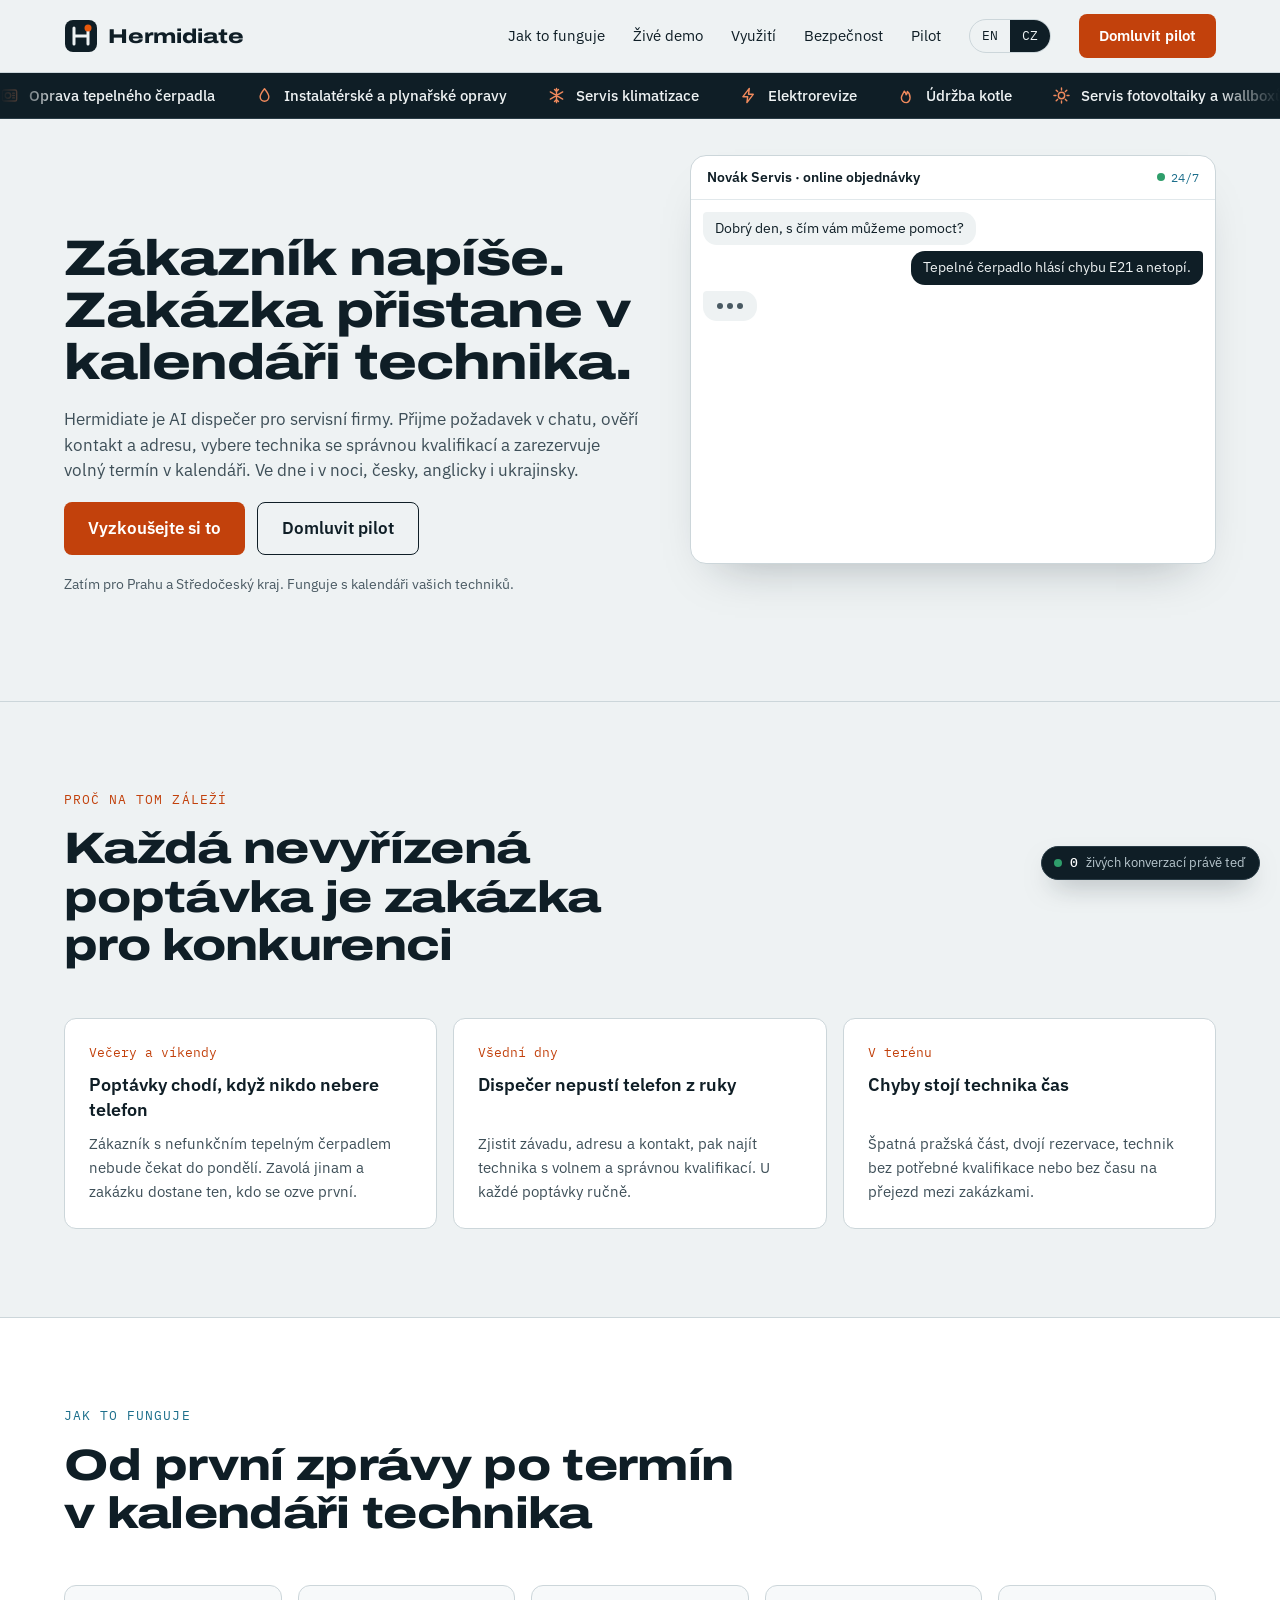
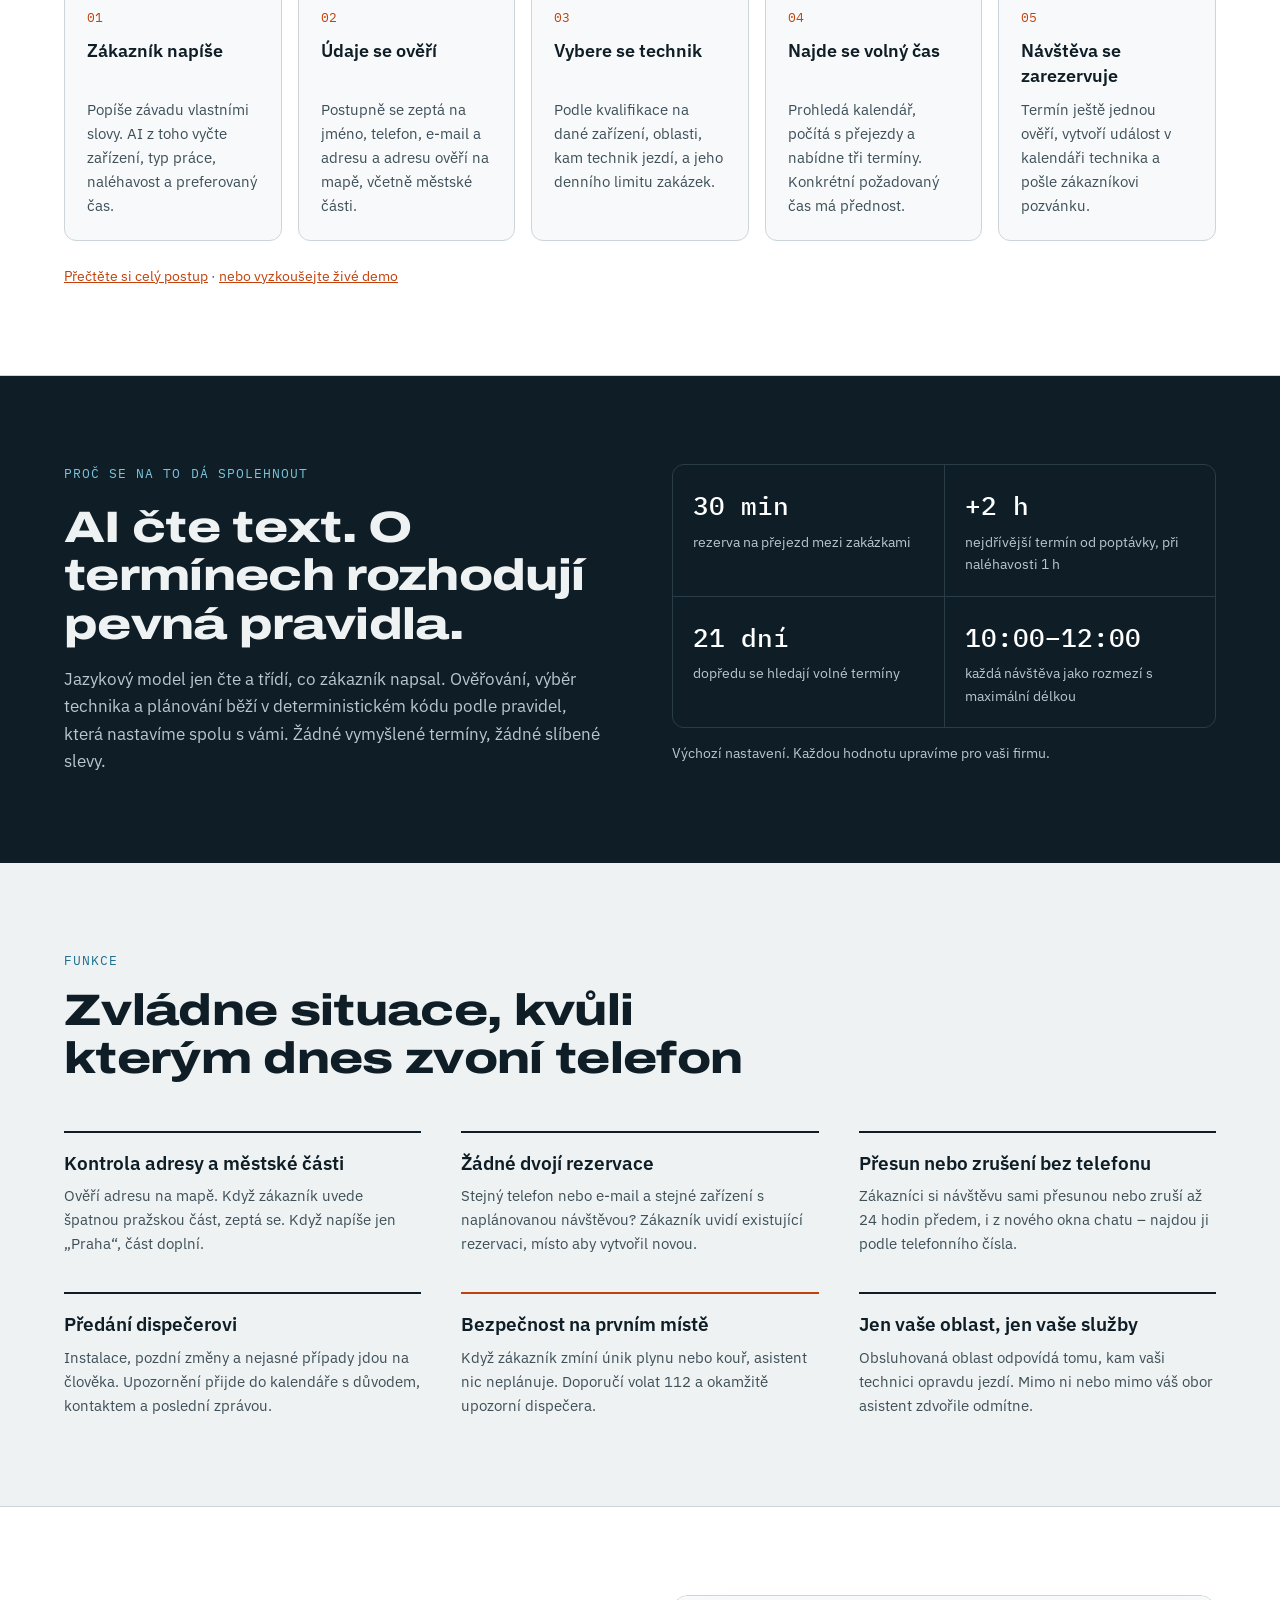
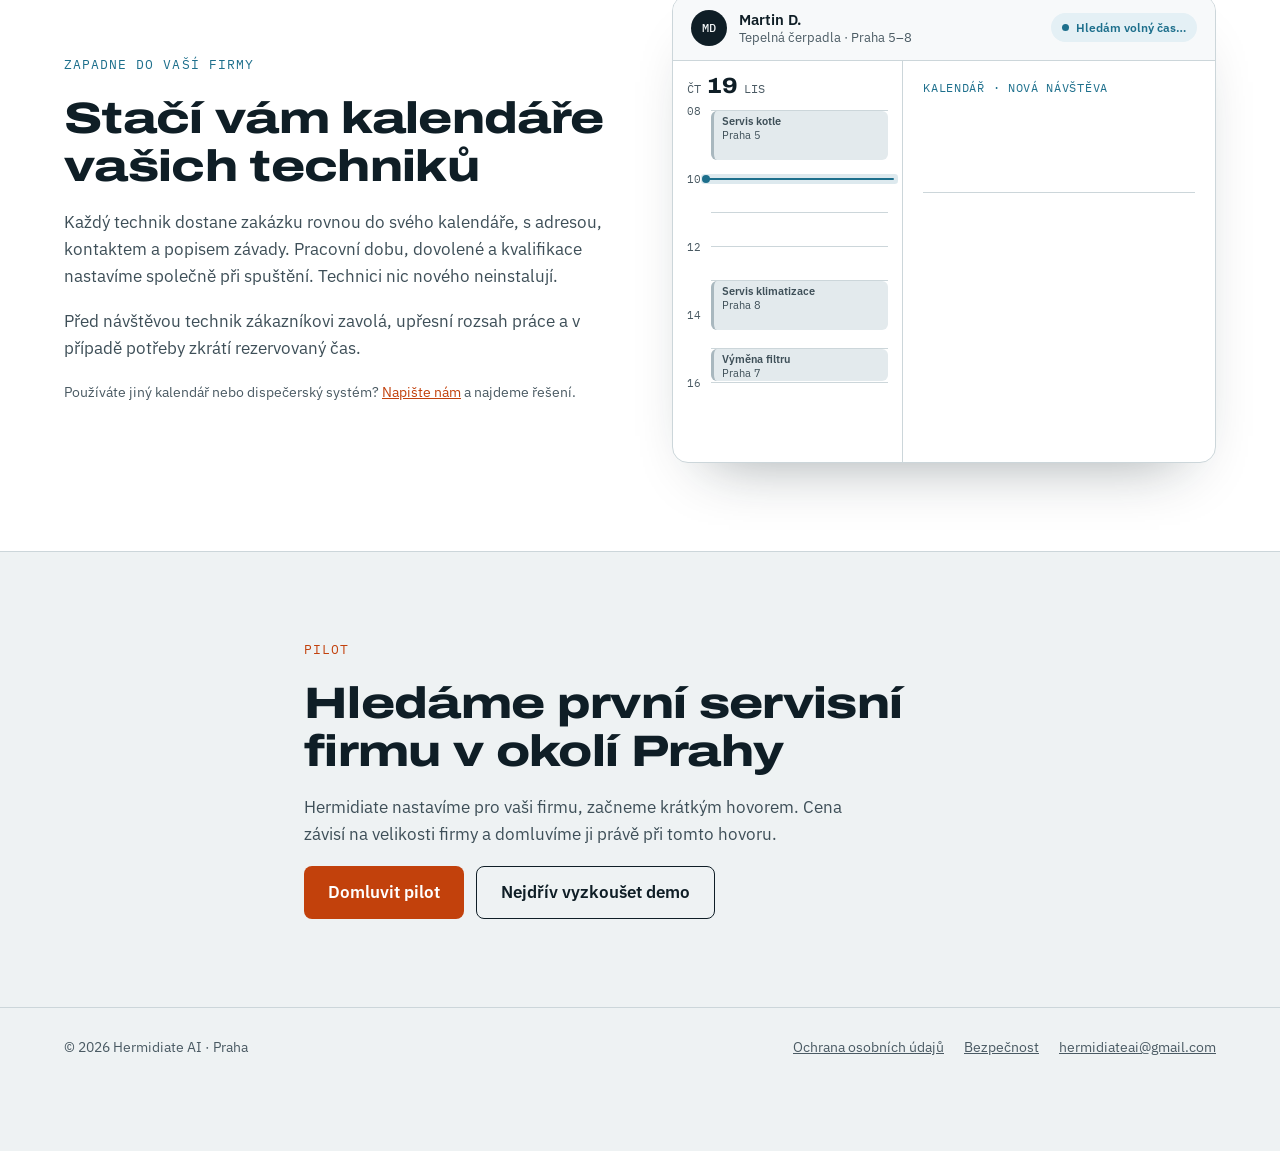
==== commit b19f4b5d: "Add a live conversations counter in the bottom-right corner A small fixed badge on every page shows " ====
--- a/cz/index.html
+++ b/cz/index.html
@@ -271,6 +271,12 @@
     </span>
   </div>
 </footer>
+<!-- Počítadlo živých konverzací. Zatím statické: nastavuje se přes window.setLiveConversations(n) (assets/effects.js). -->
+<div class="live-count" role="status" data-one="živá konverzace právě teď" data-few="živé konverzace právě teď" data-many="živých konverzací právě teď">
+  <span class="live-dot" aria-hidden="true"></span>
+  <span class="live-num">0</span>
+  <span class="live-label">živých konverzací právě teď</span>
+</div>
 <script src="../assets/main.js"></script>
 
 <script src="../assets/effects.js"></script>
--- a/assets/styles.css
+++ b/assets/styles.css
@@ -653,3 +653,37 @@
 .uc-talk { background: #FDE7D9; color: var(--accent-hover); }
 .features-4 { grid-template-columns: repeat(auto-fit, minmax(240px, 1fr)); gap: 32px 32px; }
 .uc-cta { border-top: 1px solid var(--line); }
+
+/* ---------- Card rows: number/tag, title and text line up across a row in every language ---------- */
+@supports (grid-template-rows: subgrid) {
+  .step, .pain { display: grid; grid-row: span 3; grid-template-rows: subgrid; row-gap: 10px; align-content: start; }
+  .steps, .pains { row-gap: 16px; }
+  .features .feature { display: grid; grid-row: span 2; grid-template-rows: subgrid; row-gap: 8px; align-content: start; }
+}
+
+/* Mid-size screens: tighter menu so longer Czech labels stay on one row */
+@media (min-width: 721px) and (max-width: 1100px) {
+  .nav { column-gap: 20px; }
+}
+
+/* ---------- Live conversations counter (bottom right, every page) ---------- */
+.live-count {
+  position: fixed; right: max(20px, env(safe-area-inset-right, 0px)); bottom: max(20px, env(safe-area-inset-bottom, 0px)); z-index: 30;
+  display: inline-flex; align-items: center; gap: 8px; padding: 8px 14px 8px 12px; border-radius: 999px;
+  background: var(--ink); color: var(--on-dark); font-size: 13px; line-height: 1.2;
+  box-shadow: 0 12px 28px -12px rgba(15, 30, 38, 0.55); border: 1px solid var(--ink-line);
+}
+.live-num { font-family: var(--font-mono); font-weight: 500; font-variant-numeric: tabular-nums; color: #FFFFFF; }
+.live-label { color: var(--on-dark-muted); }
+.live-dot { position: relative; width: 8px; height: 8px; border-radius: 50%; background: var(--ok); flex: none; }
+.live-dot::after {
+  content: ""; position: absolute; inset: -4px; border-radius: 50%; border: 2px solid var(--ok); opacity: 0;
+  animation: live-ping 2s ease-out infinite;
+}
+@keyframes live-ping { 0% { transform: scale(0.5); opacity: 0.7; } 100% { transform: scale(1.6); opacity: 0; } }
+@media (prefers-reduced-motion: reduce) { .live-dot::after { animation: none; } }
+@media (max-width: 600px) {
+  .live-count { right: 12px; bottom: 12px; padding: 7px 12px 7px 10px; font-size: 12px; }
+}
+/* Room under the footer so the fixed counter never covers its links */
+.site-footer { padding-bottom: 64px; }
